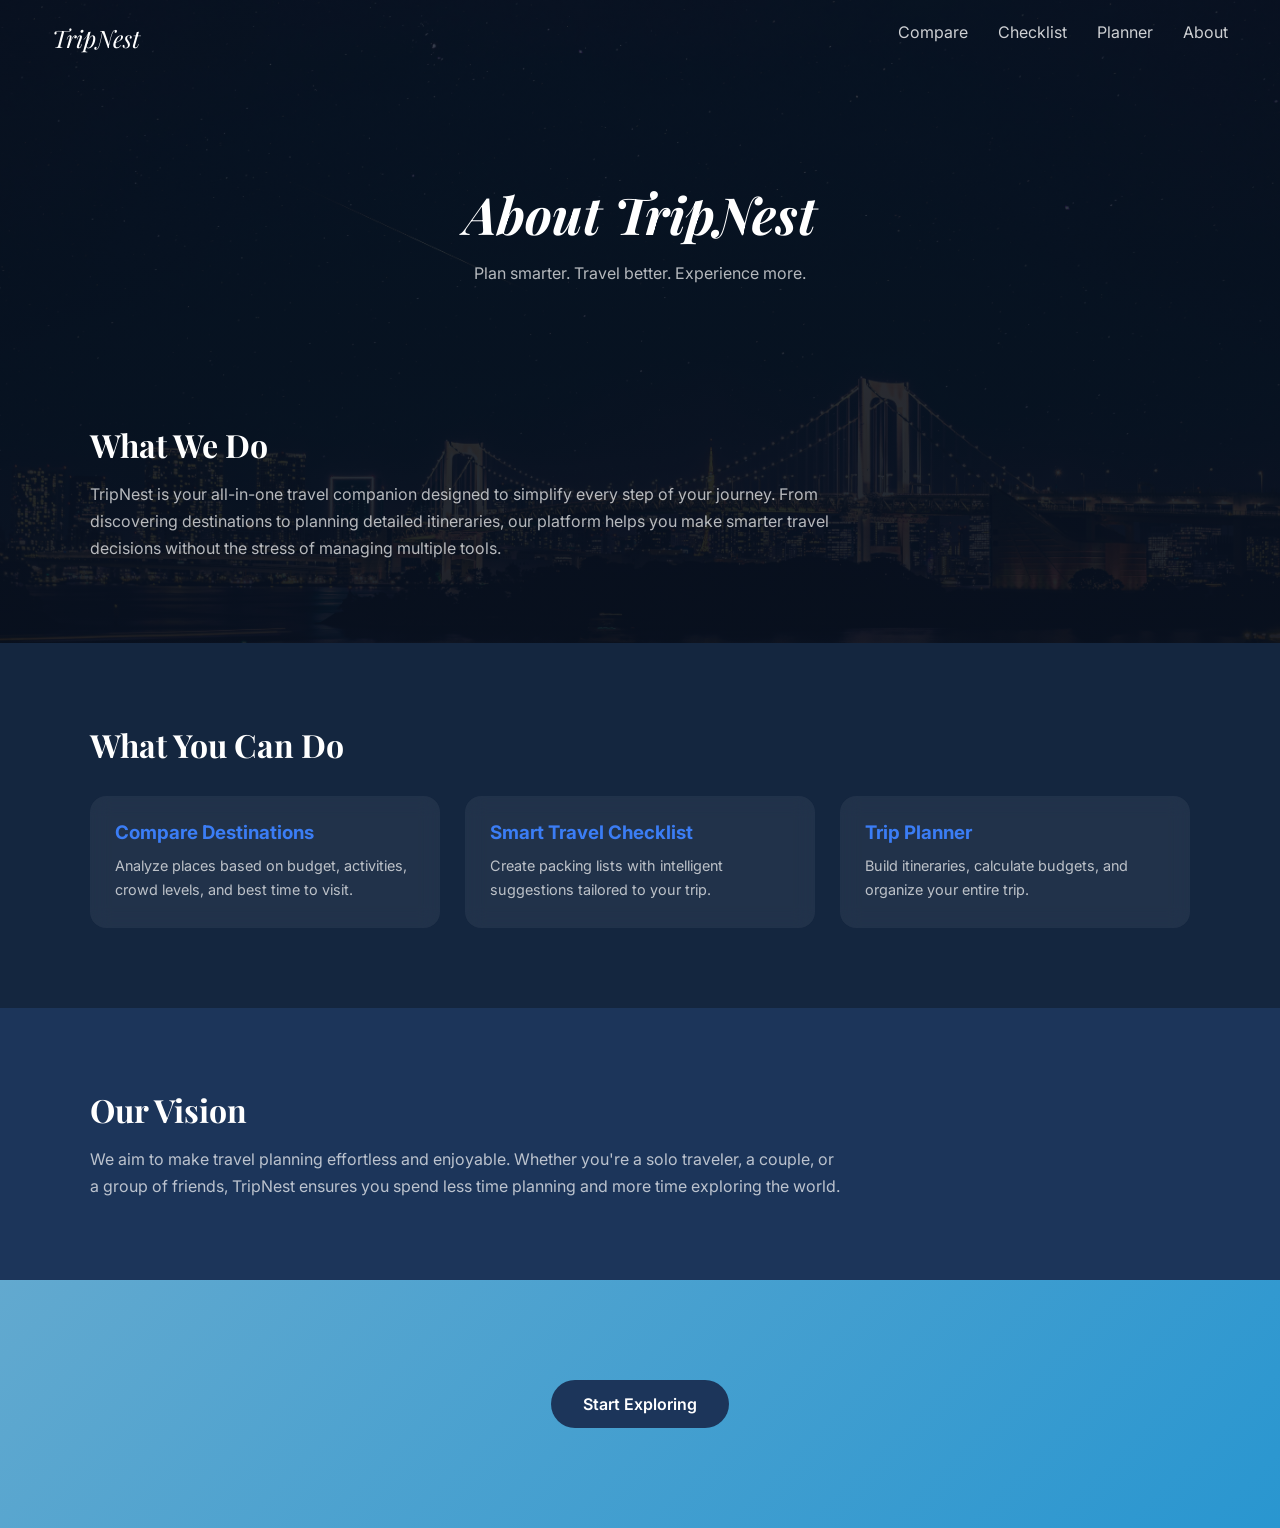
==== about.html @ 4984acc6 "commit2" ====
<!DOCTYPE html>
<html lang="en">
<head>
  <meta charset="UTF-8" />
  <meta name="viewport" content="width=device-width, initial-scale=1.0" />
  <title>About — TripNest</title>

  <link href="https://fonts.googleapis.com/css2?family=Playfair+Display:ital,wght@0,600;0,700;1,600&family=Inter:wght@300;400;500;600&display=swap" rel="stylesheet">

  <style>
    :root {
      --navy: #0d1b2e;
      --navy-light: #14263f;
      --navy-mid: #1c355a;
      --blue: #3b7df5;
      --white: #ffffff;
      --text-light: rgba(255,255,255,0.7);
    }

    * { margin:0; padding:0; box-sizing:border-box; }

    body {
      font-family: 'Inter', sans-serif;
      background: var(--navy);
      color: white;
    }

    .hero-bg {
      position: fixed;
      inset: 0;
      background:
        linear-gradient(rgba(8,18,34,0.8), rgba(8,16,30,0.95)),
        url('images/bg-travel.jpg') center/cover no-repeat;
      z-index: 0;
    }

    nav {
      position: fixed;
      top: 0; left: 0; right: 0;
      display: flex;
      justify-content: space-between;
      padding: 22px 52px;
      z-index: 10;
    }

    .nav-logo {
      font-family: 'Playfair Display', serif;
      font-style: italic;
      font-size: 1.5rem;
      color: white;
      text-decoration: none;
    }

    .nav-links {
      display: flex;
      gap: 30px;
      list-style: none;
    }

    .nav-links a {
      color: white;
      text-decoration: none;
      opacity: 0.8;
    }

    .nav-links a:hover { opacity:1; }

    .page {
      position: relative;
      z-index: 1;
      padding-top: 100px;
    }

    /* HERO */
    .hero {
      text-align: center;
      padding: 80px 20px 60px;
      background: transparent;
    }

    .hero h1 {
      font-family: 'Playfair Display', serif;
      font-size: 3.2rem;
      font-style: italic;
      margin-bottom: 15px;
    }

    .hero p {
      color: var(--text-light);
    }

    /* SECTION BASE */
    .section {
      padding: 80px 20px;
    }

    .container {
      max-width: 1100px;
      margin: auto;
    }

    .section h2 {
      font-family: 'Playfair Display', serif;
      font-size: 2rem;
      margin-bottom: 15px;
    }

    .section p {
      color: var(--text-light);
      line-height: 1.7;
      max-width: 750px;
    }

    /* DIFFERENT SECTION COLORS */
    .section-dark {
      background: transparent;
    }

    .section-light {
      background: var(--navy-light);
    }

    .section-mid {
      background: var(--navy-mid);
    }

    /* FEATURES */
    .features {
      display: grid;
      grid-template-columns: repeat(auto-fit, minmax(250px,1fr));
      gap: 25px;
      margin-top: 30px;
    }

    .feature-card {
      background: rgba(255,255,255,0.06);
      padding: 25px;
      border-radius: 16px;
      backdrop-filter: blur(10px);
      transition: 0.3s;
    }

    .feature-card:hover {
      transform: translateY(-6px);
      background: rgba(255,255,255,0.1);
    }

    .feature-card h3 {
      margin-bottom: 10px;
      color: var(--blue);
    }

    .feature-card p {
      font-size: 0.9rem;
      color: var(--text-light);
    }

    /* CTA */
    .cta {
      text-align: center;
      padding: 100px 20px;
      background: linear-gradient(135deg, #62a9cf, #2996d0);
    }

    .cta a {
      display: inline-block;
      padding: 14px 32px;
      border-radius: 30px;
      background: var(--navy-mid);
      color: white;
      text-decoration: none;
      font-weight: 600;
    }

  </style>
</head>
<body>

<div class="hero-bg"></div>

<nav>
  <a href="index.html" class="nav-logo">TripNest</a>
  <ul class="nav-links">
    <li><a href="compare.html">Compare</a></li>
    <li><a href="travel-checklist.html">Checklist</a></li>
    <li><a href="trip-planner.html">Planner</a></li>
    <li><a href="about.html" class="active">About</a></li>
  </ul>
</nav>

<div class="page">

  <!-- HERO -->
  <div class="hero">
    <h1>About TripNest</h1>
    <p>Plan smarter. Travel better. Experience more.</p>
  </div>

  <!-- WHAT WE DO -->
  <section class="section section-dark">
    <div class="container">
      <h2>What We Do</h2>
      <p>
        TripNest is your all-in-one travel companion designed to simplify every step of your journey.
        From discovering destinations to planning detailed itineraries, our platform helps you make
        smarter travel decisions without the stress of managing multiple tools.
      </p>
    </div>
  </section>

  <!-- FEATURES -->
  <section class="section section-light">
    <div class="container">
      <h2>What You Can Do</h2>

      <div class="features">
        <div class="feature-card">
          <h3>Compare Destinations</h3>
          <p>Analyze places based on budget, activities, crowd levels, and best time to visit.</p>
        </div>

        <div class="feature-card">
          <h3>Smart Travel Checklist</h3>
          <p>Create packing lists with intelligent suggestions tailored to your trip.</p>
        </div>

        <div class="feature-card">
          <h3>Trip Planner</h3>
          <p>Build itineraries, calculate budgets, and organize your entire trip.</p>
        </div>
      </div>
    </div>
  </section>

  <!-- VISION -->
  <section class="section section-mid">
    <div class="container">
      <h2>Our Vision</h2>
      <p>
        We aim to make travel planning effortless and enjoyable. Whether you're a solo traveler,
        a couple, or a group of friends, TripNest ensures you spend less time planning and more
        time exploring the world.
      </p>
    </div>
  </section>

  <!-- CTA -->
  <div class="cta">
    <a href="index.html">Start Exploring</a>
  </div>

</div>

</body>
</html>
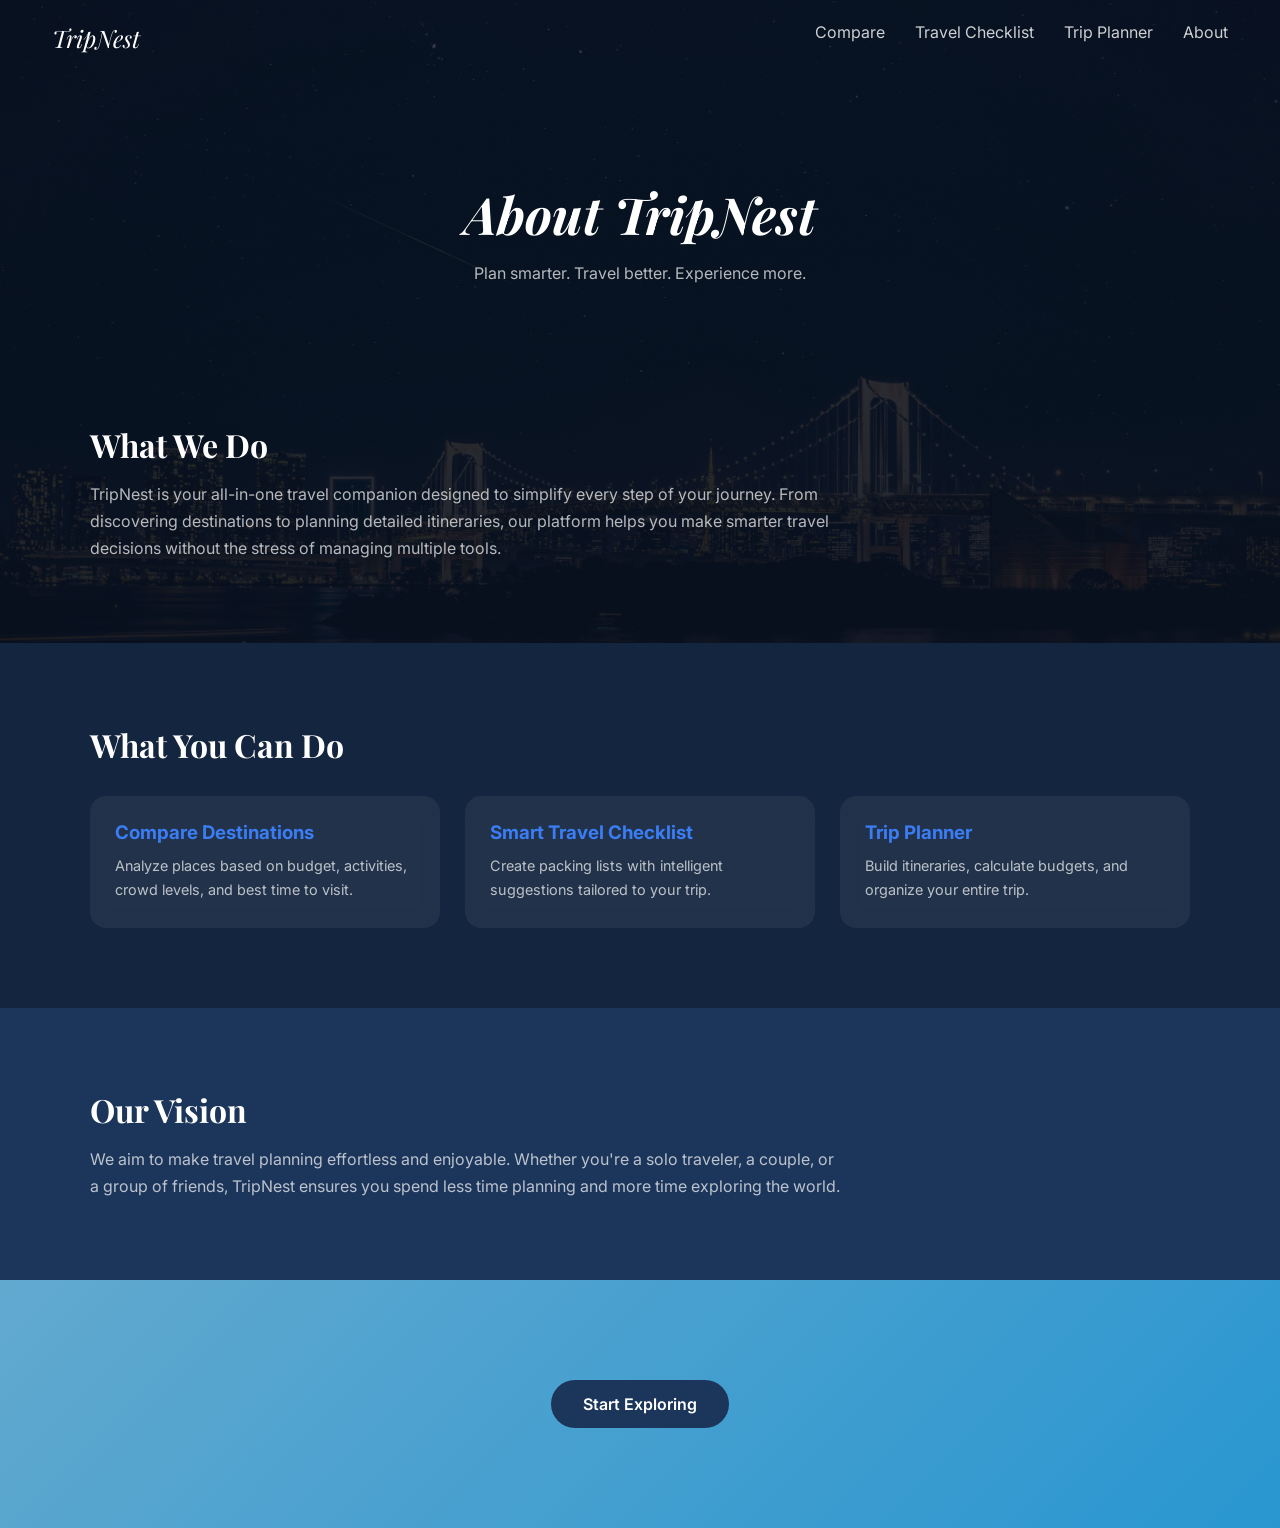
==== commit 906a0e25: "commit3" ====
--- a/about.html
+++ b/about.html
@@ -182,8 +182,8 @@
   <a href="index.html" class="nav-logo">TripNest</a>
   <ul class="nav-links">
     <li><a href="compare.html">Compare</a></li>
-    <li><a href="travel-checklist.html">Checklist</a></li>
-    <li><a href="trip-planner.html">Planner</a></li>
+    <li><a href="travel-checklist.html">Travel Checklist</a></li>
+    <li><a href="trip-planner.html">Trip Planner</a></li>
     <li><a href="about.html" class="active">About</a></li>
   </ul>
 </nav>
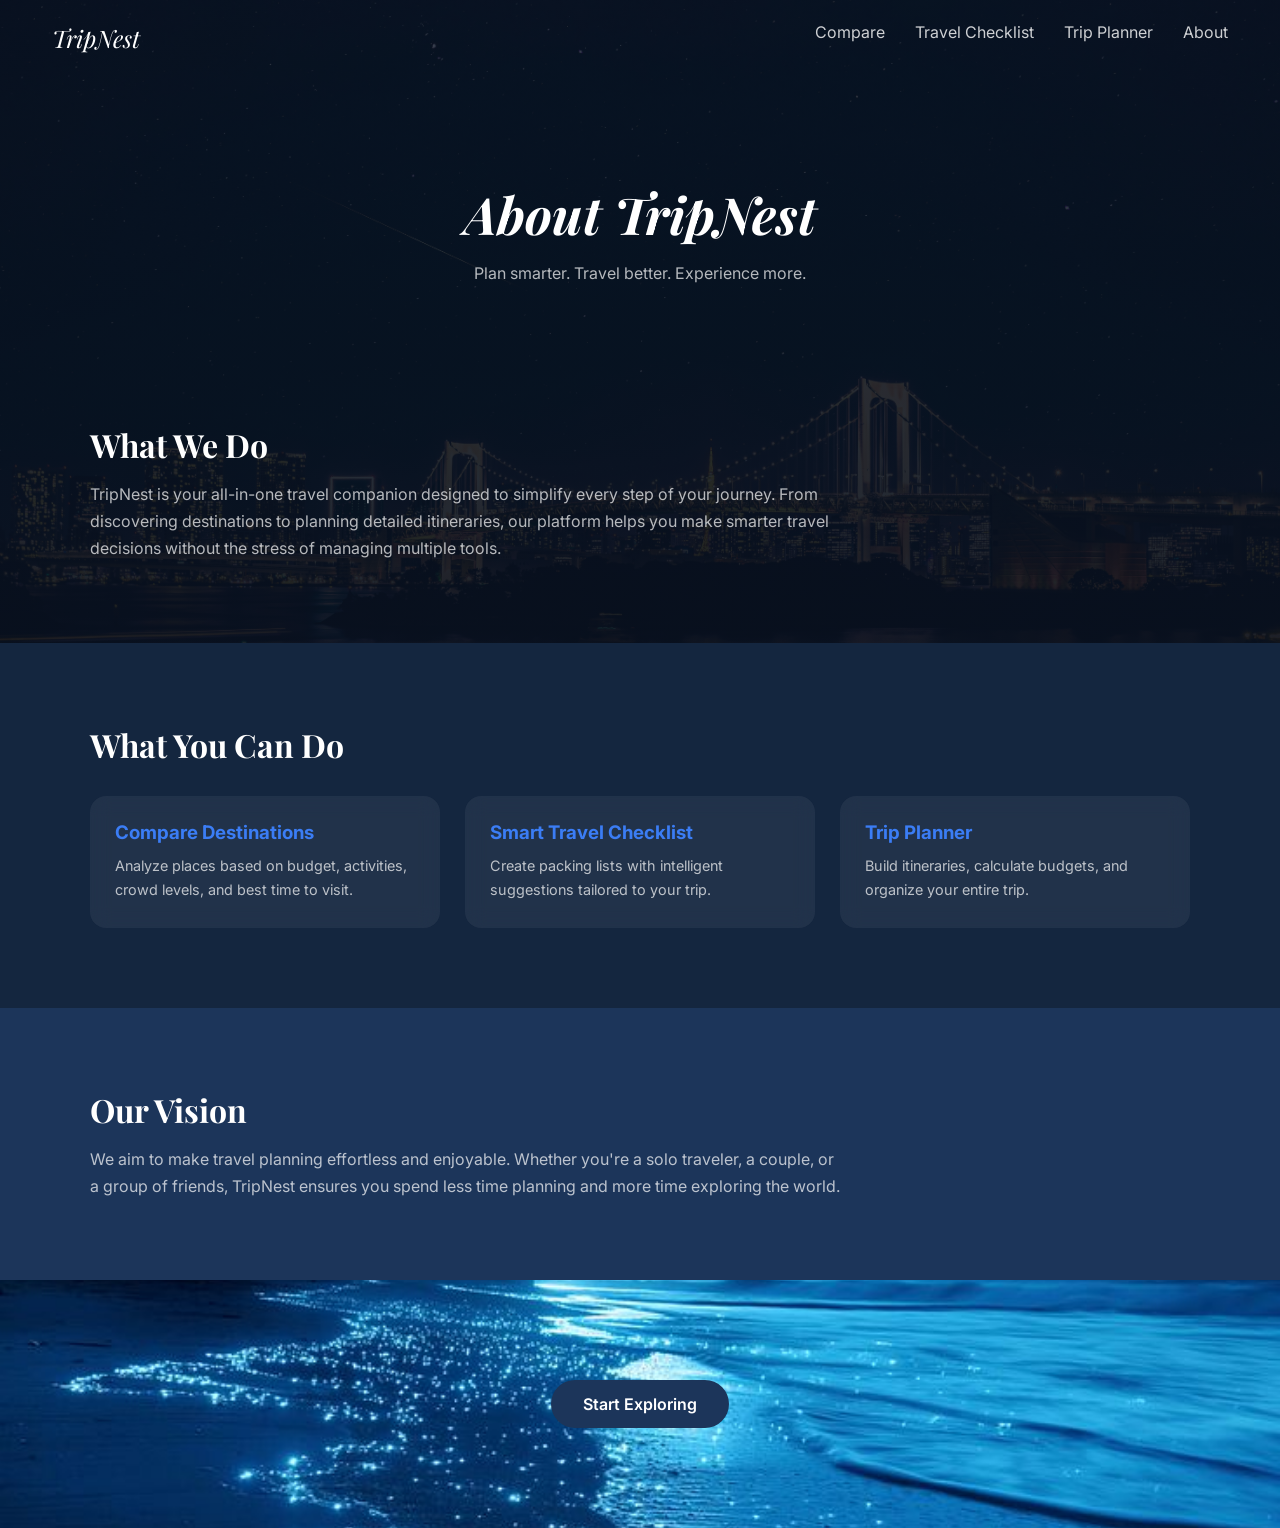
==== commit bb2e1b22: "updates2" ====
--- a/about.html
+++ b/about.html
@@ -159,7 +159,9 @@
     .cta {
       text-align: center;
       padding: 100px 20px;
-      background: linear-gradient(135deg, #62a9cf, #2996d0);
+background: 
+  
+  url('images/nightcta.jpg') center/cover no-repeat;
     }
 
     .cta a {
